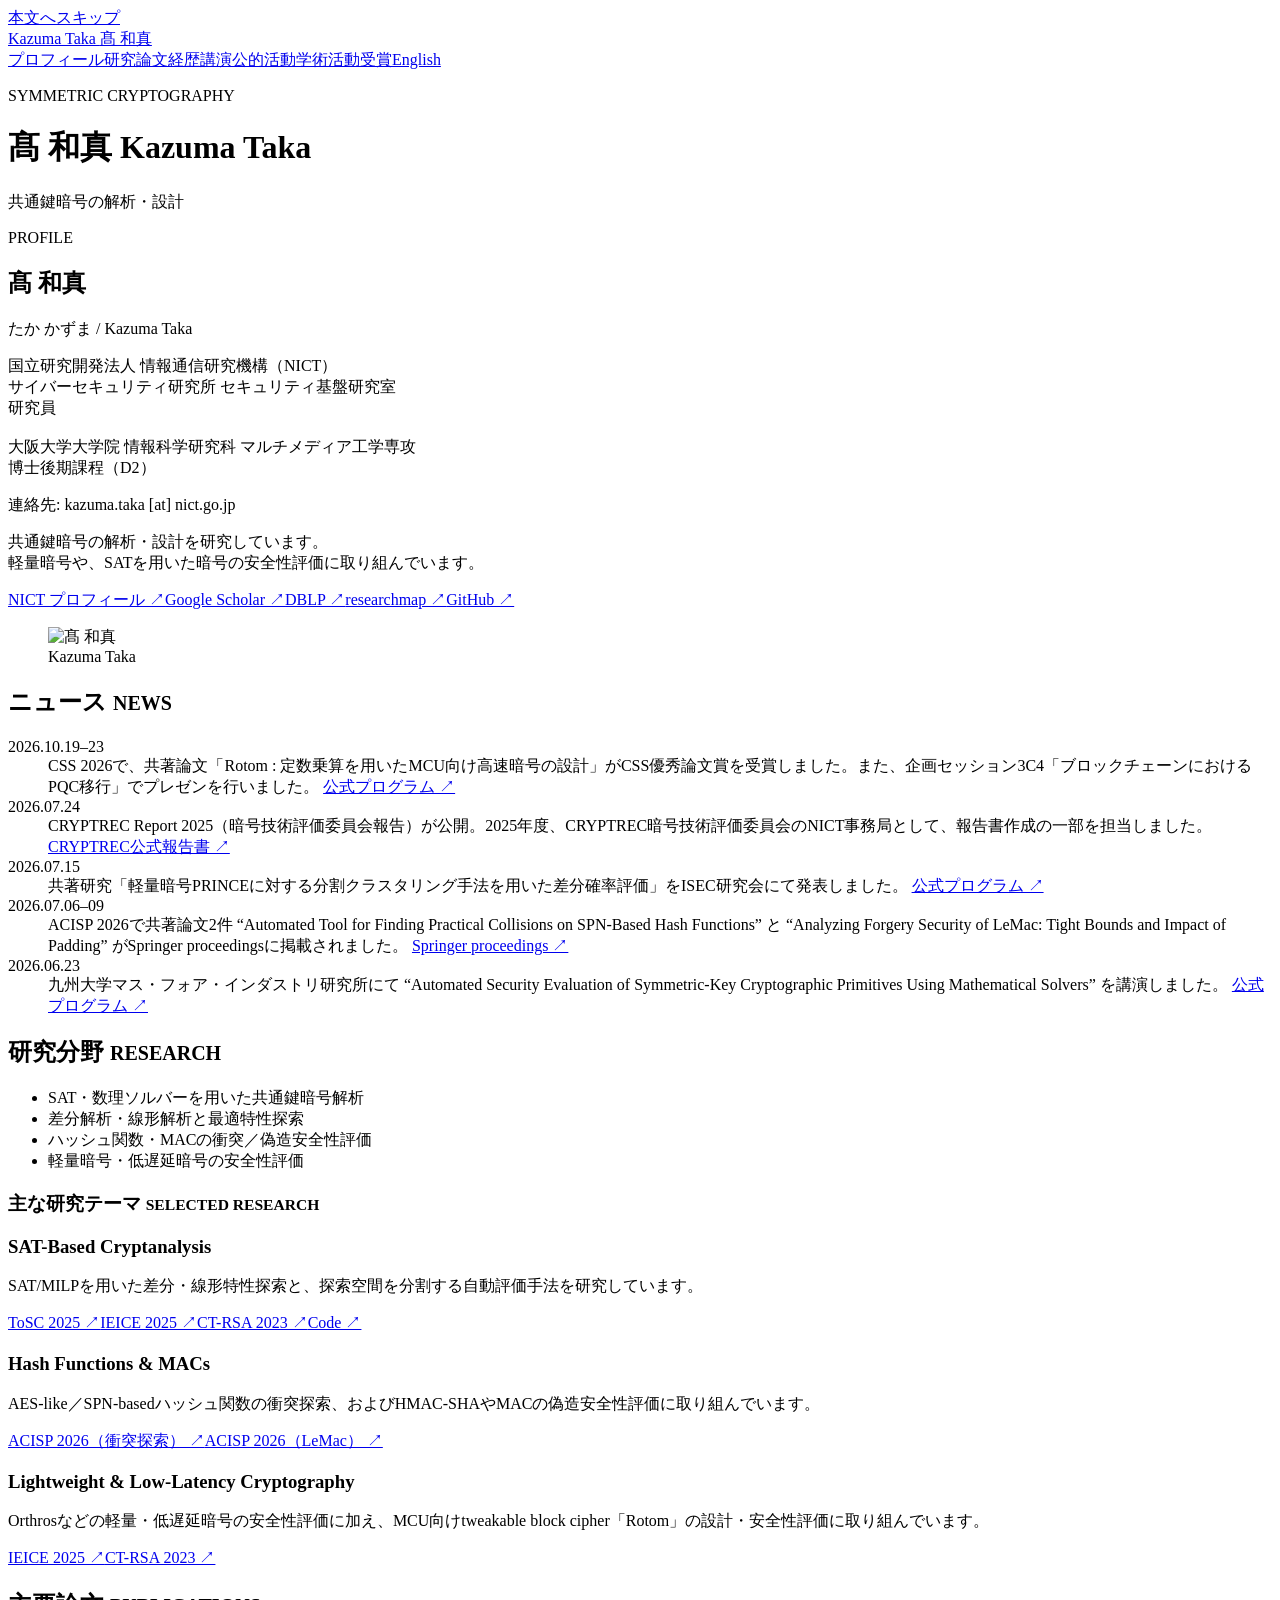
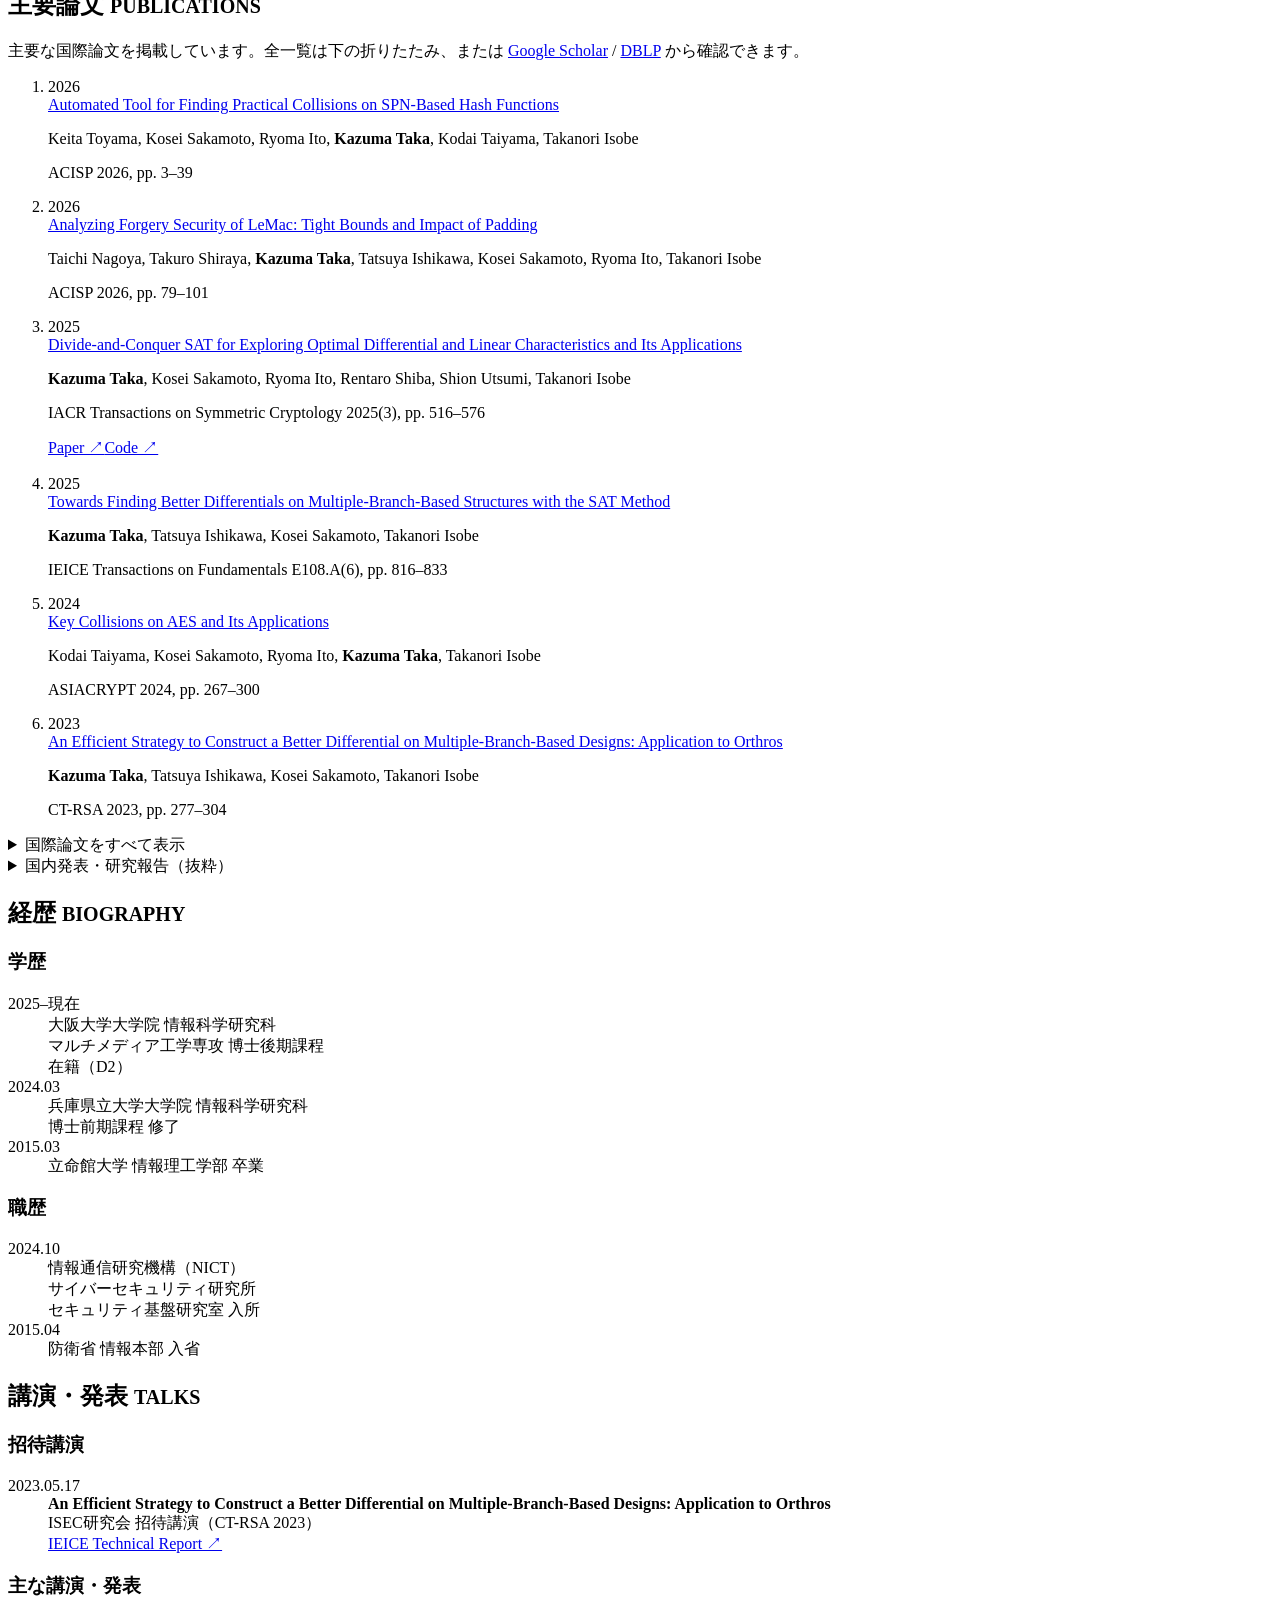
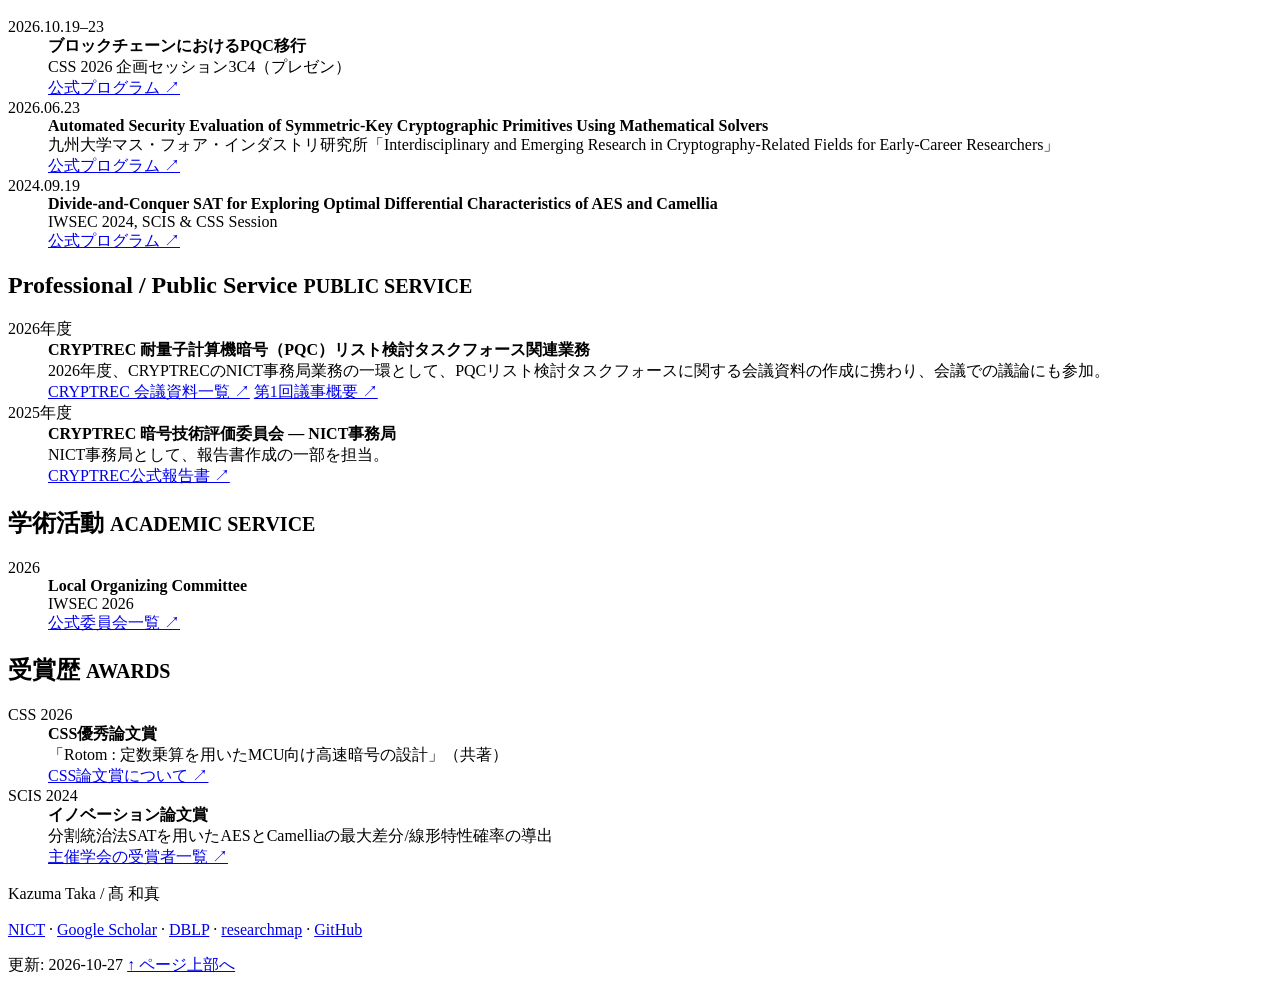
==== index.html @ caf40e61 "Initialize public site with current homepage" ====
<!doctype html>
<html lang="ja">
<head>
<meta charset="utf-8"><meta name="viewport" content="width=device-width,initial-scale=1">
<title>Kazuma Taka / 髙 和真 — Cryptography Researcher</title>
<meta name="description" content="髙和真（Kazuma Taka）の研究者個人ページ。共通鍵暗号の解析・設計、研究業績、経歴、受賞歴。">
<link rel="stylesheet" href="style.css">
</head>
<body id="top">
<a class="skip" href="#main">本文へスキップ</a>
<header class="site-header"><a class="brand" href="#top">Kazuma Taka <span>髙 和真</span></a><nav aria-label="メインナビゲーション"><a href="#about">プロフィール</a><a href="#research">研究</a><a href="#publications">論文</a><a href="#career">経歴</a><a href="#talks">講演</a><a href="#public-service">公的活動</a><a href="#service">学術活動</a><a href="#awards">受賞</a><a class="language" lang="en" href="en.html">English</a></nav></header>
<div class="hero"><div class="hero-inner"><p>SYMMETRIC CRYPTOGRAPHY</p><h1>髙 和真 <span>Kazuma Taka</span></h1><p class="hero-sub">共通鍵暗号の解析・設計</p></div><div class="forest" aria-hidden="true"></div></div>
<main id="main">
<section id="about" class="profile"><div><p class="eyebrow">PROFILE</p><h2>髙 和真</h2><p class="reading">たか かずま / Kazuma Taka</p><p class="affiliation">国立研究開発法人 情報通信研究機構（NICT）<br>サイバーセキュリティ研究所 セキュリティ基盤研究室<br>研究員<br><br>大阪大学大学院 情報科学研究科 マルチメディア工学専攻<br>博士後期課程（D2）</p><p>連絡先: kazuma.taka [at] nict.go.jp</p><p>共通鍵暗号の解析・設計を研究しています。<br>軽量暗号や、SATを用いた暗号の安全性評価に取り組んでいます。</p><div class="profile-links"><a href="https://sfl.nict.go.jp/people/kazuma-taka.html">NICT プロフィール ↗</a><a href="https://scholar.google.co.jp/citations?user=MWHsU3QAAAAJ&hl=ja">Google Scholar ↗</a><a href="https://dblp.org/pid/345/1046.html">DBLP ↗</a><a href="https://researchmap.jp/cspykazuma">researchmap ↗</a><a href="https://github.com/cpsykazuma">GitHub ↗</a></div></div><figure><img src="portrait.png" alt="髙 和真" width="210" height="260"><figcaption>Kazuma Taka</figcaption></figure></section>
<section id="news"><h2>ニュース <small>NEWS</small></h2><dl class="news">
<div><dt>2026.10.19–23</dt><dd>CSS 2026で、共著論文「Rotom : 定数乗算を用いたMCU向け高速暗号の設計」がCSS優秀論文賞を受賞しました。また、企画セッション3C4「ブロックチェーンにおけるPQC移行」でプレゼンを行いました。 <a class="source" href="https://www.iwsec.org/css/2026/program.html?20261015#3C4">公式プログラム ↗</a></dd></div>
<div><dt>2026.07.24</dt><dd>CRYPTREC Report 2025（暗号技術評価委員会報告）が公開。2025年度、CRYPTREC暗号技術評価委員会のNICT事務局として、報告書作成の一部を担当しました。 <a class="source" href="https://www.cryptrec.go.jp/report/cryptrec-rp-2000-2025.pdf">CRYPTREC公式報告書 ↗</a></dd></div>
<div><dt>2026.07.15</dt><dd>共著研究「軽量暗号PRINCEに対する分割クラスタリング手法を用いた差分確率評価」をISEC研究会にて発表しました。 <a class="source" href="https://ken.ieice.org/ken/program/index.php?lang=&layout=html2&mode=program&tgid=IEICE-EMM&tgs_regid=1e390a9cecb9eb5b2d56a8670215ebe6b99fa12a69b591ce52e65006ea9bf26a">公式プログラム ↗</a></dd></div>
<div><dt>2026.07.06–09</dt><dd>ACISP 2026で共著論文2件 “Automated Tool for Finding Practical Collisions on SPN-Based Hash Functions” と “Analyzing Forgery Security of LeMac: Tight Bounds and Impact of Padding” がSpringer proceedingsに掲載されました。 <a class="source" href="https://link.springer.com/book/10.1007/978-981-92-3012-9">Springer proceedings ↗</a></dd></div>
<div><dt>2026.06.23</dt><dd>九州大学マス・フォア・インダストリ研究所にて “Automated Security Evaluation of Symmetric-Key Cryptographic Primitives Using Mathematical Solvers” を講演しました。 <a class="source" href="https://joint.imi.kyushu-u.ac.jp/post-20858/">公式プログラム ↗</a></dd></div>
</dl></section>
<section id="research"><h2>研究分野 <small>RESEARCH</small></h2><ul class="research-list"><li>SAT・数理ソルバーを用いた共通鍵暗号解析</li><li>差分解析・線形解析と最適特性探索</li><li>ハッシュ関数・MACの衝突／偽造安全性評価</li><li>軽量暗号・低遅延暗号の安全性評価</li></ul><h3 class="subsection-title">主な研究テーマ <small>SELECTED RESEARCH</small></h3><div class="project-grid"><article class="project-card"><h3>SAT-Based Cryptanalysis</h3><p>SAT/MILPを用いた差分・線形特性探索と、探索空間を分割する自動評価手法を研究しています。</p><p class="project-links"><a href="https://doi.org/10.46586/tosc.v2025.i3.516-576">ToSC 2025 ↗</a><a href="https://doi.org/10.1587/transfun.2023EAP1159">IEICE 2025 ↗</a><a href="https://doi.org/10.1007/978-3-031-30872-7_11">CT-RSA 2023 ↗</a><a href="https://github.com/cpsykazuma/tosc2025_3">Code ↗</a></p></article><article class="project-card"><h3>Hash Functions &amp; MACs</h3><p>AES-like／SPN-basedハッシュ関数の衝突探索、およびHMAC-SHAやMACの偽造安全性評価に取り組んでいます。</p><p class="project-links"><a href="https://doi.org/10.1007/978-981-92-3012-9_1">ACISP 2026（衝突探索） ↗</a><a href="https://doi.org/10.1007/978-981-92-3012-9_4">ACISP 2026（LeMac） ↗</a></p></article><article class="project-card"><h3>Lightweight &amp; Low-Latency Cryptography</h3><p>Orthrosなどの軽量・低遅延暗号の安全性評価に加え、MCU向けtweakable block cipher「Rotom」の設計・安全性評価に取り組んでいます。</p><p class="project-links"><a href="https://doi.org/10.1587/transfun.2023EAP1159">IEICE 2025 ↗</a><a href="https://doi.org/10.1007/978-3-031-30872-7_11">CT-RSA 2023 ↗</a></p></article></div></section>
<section id="publications"><h2>主要論文 <small>PUBLICATIONS</small></h2><p class="section-intro">主要な国際論文を掲載しています。全一覧は下の折りたたみ、または <a href="https://scholar.google.co.jp/citations?user=MWHsU3QAAAAJ&amp;hl=ja">Google Scholar</a> / <a href="https://dblp.org/pid/345/1046.html">DBLP</a> から確認できます。</p><ol class="papers selected-papers"><li><span class="year">2026</span><div><a class="paper-title" href="https://doi.org/10.1007/978-981-92-3012-9_1">Automated Tool for Finding Practical Collisions on SPN-Based Hash Functions</a><p class="authors">Keita Toyama, Kosei Sakamoto, Ryoma Ito, <strong>Kazuma Taka</strong>, Kodai Taiyama, Takanori Isobe</p><p class="venue">ACISP 2026, pp. 3–39</p></div></li><li><span class="year">2026</span><div><a class="paper-title" href="https://doi.org/10.1007/978-981-92-3012-9_4">Analyzing Forgery Security of LeMac: Tight Bounds and Impact of Padding</a><p class="authors">Taichi Nagoya, Takuro Shiraya, <strong>Kazuma Taka</strong>, Tatsuya Ishikawa, Kosei Sakamoto, Ryoma Ito, Takanori Isobe</p><p class="venue">ACISP 2026, pp. 79–101</p></div></li><li><span class="year">2025</span><div><a class="paper-title" href="https://doi.org/10.46586/tosc.v2025.i3.516-576">Divide-and-Conquer SAT for Exploring Optimal Differential and Linear Characteristics and Its Applications</a><p class="authors"><strong>Kazuma Taka</strong>, Kosei Sakamoto, Ryoma Ito, Rentaro Shiba, Shion Utsumi, Takanori Isobe</p><p class="venue">IACR Transactions on Symmetric Cryptology 2025(3), pp. 516–576</p><p class="paper-links"><a href="https://doi.org/10.46586/tosc.v2025.i3.516-576">Paper ↗</a><a href="https://github.com/cpsykazuma/tosc2025_3">Code ↗</a></p></div></li><li><span class="year">2025</span><div><a class="paper-title" href="https://doi.org/10.1587/transfun.2023EAP1159">Towards Finding Better Differentials on Multiple-Branch-Based Structures with the SAT Method</a><p class="authors"><strong>Kazuma Taka</strong>, Tatsuya Ishikawa, Kosei Sakamoto, Takanori Isobe</p><p class="venue">IEICE Transactions on Fundamentals E108.A(6), pp. 816–833</p></div></li><li><span class="year">2024</span><div><a class="paper-title" href="https://doi.org/10.1007/978-981-96-0941-3_9">Key Collisions on AES and Its Applications</a><p class="authors">Kodai Taiyama, Kosei Sakamoto, Ryoma Ito, <strong>Kazuma Taka</strong>, Takanori Isobe</p><p class="venue">ASIACRYPT 2024, pp. 267–300</p></div></li><li><span class="year">2023</span><div><a class="paper-title" href="https://doi.org/10.1007/978-3-031-30872-7_11">An Efficient Strategy to Construct a Better Differential on Multiple-Branch-Based Designs: Application to Orthros</a><p class="authors"><strong>Kazuma Taka</strong>, Tatsuya Ishikawa, Kosei Sakamoto, Takanori Isobe</p><p class="venue">CT-RSA 2023, pp. 277–304</p></div></li></ol><details><summary>国際論文をすべて表示</summary><ol class="papers"><li><span class="year">2026</span><div><a class="paper-title" href="https://doi.org/10.1007/978-981-92-3012-9_1">Automated Tool for Finding Practical Collisions on SPN-Based Hash Functions</a><p class="authors">Keita Toyama, Kosei Sakamoto, Ryoma Ito, <strong>Kazuma Taka</strong>, Kodai Taiyama, Takanori Isobe</p><p class="venue">ACISP 2026, pp. 3–39</p></div></li><li><span class="year">2026</span><div><a class="paper-title" href="https://doi.org/10.1007/978-981-92-3012-9_4">Analyzing Forgery Security of LeMac: Tight Bounds and Impact of Padding</a><p class="authors">Taichi Nagoya, Takuro Shiraya, <strong>Kazuma Taka</strong>, Tatsuya Ishikawa, Kosei Sakamoto, Ryoma Ito, Takanori Isobe</p><p class="venue">ACISP 2026, pp. 79–101</p></div></li><li><span class="year">2025</span><div><a class="paper-title" href="https://doi.org/10.46586/tosc.v2025.i3.516-576">Divide-and-Conquer SAT for Exploring Optimal Differential and Linear Characteristics and Its Applications</a><p class="authors"><strong>Kazuma Taka</strong>, Kosei Sakamoto, Ryoma Ito, Rentaro Shiba, Shion Utsumi, Takanori Isobe</p><p class="venue">IACR Transactions on Symmetric Cryptology 2025(3), pp. 516–576</p><p class="paper-links"><a href="https://doi.org/10.46586/tosc.v2025.i3.516-576">Paper ↗</a><a href="https://github.com/cpsykazuma/tosc2025_3">Code ↗</a></p></div></li><li><span class="year">2025</span><div><a class="paper-title" href="https://doi.org/10.1007/978-981-96-9095-4_6">Strengthening Key Scheduling of AES-256 with Minimal Software Modifications</a><p class="authors">Shoma Kawakami, <strong>Kazuma Taka</strong>, Atsushi Tanaka, Tatsuya Ishikawa, Takanori Isobe</p><p class="venue">ACISP 2025, pp. 98–115</p></div></li><li><span class="year">2025</span><div><a class="paper-title" href="https://doi.org/10.1587/transfun.2023EAP1159">Towards Finding Better Differentials on Multiple-Branch-Based Structures with the SAT Method</a><p class="authors"><strong>Kazuma Taka</strong>, Tatsuya Ishikawa, Kosei Sakamoto, Takanori Isobe</p><p class="venue">IEICE Transactions on Fundamentals E108.A(6), pp. 816–833</p></div></li><li><span class="year">2024</span><div><a class="paper-title" href="https://doi.org/10.1007/978-981-96-0941-3_9">Key Collisions on AES and Its Applications</a><p class="authors">Kodai Taiyama, Kosei Sakamoto, Ryoma Ito, <strong>Kazuma Taka</strong>, Takanori Isobe</p><p class="venue">ASIACRYPT 2024, pp. 267–300</p></div></li><li><span class="year">2023</span><div><a class="paper-title" href="https://doi.org/10.1007/978-3-031-30872-7_11">An Efficient Strategy to Construct a Better Differential on Multiple-Branch-Based Designs: Application to Orthros</a><p class="authors"><strong>Kazuma Taka</strong>, Tatsuya Ishikawa, Kosei Sakamoto, Takanori Isobe</p><p class="venue">CT-RSA 2023, pp. 277–304</p></div></li></ol></details><details><summary>国内発表・研究報告（抜粋）</summary><ol class="papers"><li><span class="year">2026</span><div><a class="paper-title" href="https://www.crypt-sec.ist.osaka-u.ac.jp/ja/publication">低消費認証暗号AETHERの詳細な安全性評価と改良</a><p class="authors">髙橋颯、川上翔馬、石川達也、<strong>髙和真</strong>、阪本光星、伊藤竜馬、五十部孝典</p><p class="venue">ISEC研究会, 2026年3月</p></div></li><li><span class="year">2026</span><div><a class="paper-title" href="https://www.crypt-sec.ist.osaka-u.ac.jp/ja/publication">軽量ハッシュ関数 Lesamnta-LW の衝突攻撃に対する安全性評価</a><p class="authors"><strong>髙和真</strong>、伊藤竜馬、阪本光星、五十部孝典</p><p class="venue">SCIS 2026</p></div></li><li><span class="year">2025</span><div><a class="paper-title" href="https://www.crypt-sec.ist.osaka-u.ac.jp/ja/publication">LeMac-0/LeMacの偽造攻撃に対する安全性評価</a><p class="authors">名古屋太一、白矢琢朗、<strong>髙和真</strong>、石川達也、阪本光星、伊藤竜馬、五十部孝典</p><p class="venue">CSS 2025</p></div></li><li><span class="year">2025</span><div><a class="paper-title" href="https://www.crypt-sec.ist.osaka-u.ac.jp/ja/publication">関連鍵差分攻撃に耐性をもつAES-256の鍵スケジュールの設計</a><p class="authors">川上翔馬、田中篤、石川達也、<strong>髙和真</strong>、五十部孝典</p><p class="venue">SCIS 2025</p></div></li><li><span class="year">2024</span><div><a class="paper-title" href="https://www.crypt-sec.ist.osaka-u.ac.jp/ja/publication">分割統治法SATを用いたAESとCamelliaの最大差分/線形特性確率の導出</a><p class="authors"><strong>髙和真</strong>、阪本光星、伊藤竜馬、芝廉太朗、内海潮音、五十部孝典</p><p class="venue">SCIS 2024 · イノベーション論文賞</p></div></li><li><span class="year">2024</span><div><a class="paper-title" href="https://scholar.google.com/citations?view_op=view_citation&amp;user=MWHsU3QAAAAJ&amp;citation_for_view=MWHsU3QAAAAJ:UeHWp8X0CEIC">AES の Davies-Meyer ハッシュモードに対する衝突攻撃評価</a><p class="authors">泰山幸大、阪本光星、伊藤竜馬、<strong>髙和真</strong>、五十部孝典</p><p class="venue">研究報告コンピュータセキュリティ（CSEC）2024(23), pp. 1–8</p></div></li><li><span class="year">2023</span><div><a class="paper-title" href="https://scholar.google.com/citations?view_op=view_citation&amp;user=MWHsU3QAAAAJ&amp;citation_for_view=MWHsU3QAAAAJ:2osOgNQ5qMEC">複数線形層を用いた Midori 型低遅延ブロック暗号の設計</a><p class="authors">中田和磨、石川達也、<strong>高和真</strong>、阪本光星、五十部孝典</p><p class="venue">コンピュータセキュリティシンポジウム2023論文集, pp. 471–478</p></div></li><li><span class="year">2023</span><div><a class="paper-title" href="https://scholar.google.com/citations?view_op=view_citation&amp;user=MWHsU3QAAAAJ&amp;citation_for_view=MWHsU3QAAAAJ:u5HHmVD_uO8C">複数ブランチ構造に対する最大差分特性確率について</a><p class="authors"><strong>髙和真</strong>、阪本光星、五十部孝典</p><p class="venue">研究報告セキュリティ心理学とトラスト（SPT）2023(64), pp. 1–8</p></div></li><li><span class="year">2022</span><div><a class="paper-title" href="https://scholar.google.com/citations?view_op=view_citation&amp;user=MWHsU3QAAAAJ&amp;citation_for_view=MWHsU3QAAAAJ:d1gkVwhDpl0C">SAT ソルバーを用いた低遅延暗号 Orthros に対する差分攻撃評価</a><p class="authors"><strong>髙和真</strong>、石川達也、阪本光星、五十部孝典</p><p class="venue">コンピュータセキュリティシンポジウム2022論文集, pp. 472–479</p></div></li></ol></details></section>
<section id="career"><h2>経歴 <small>BIOGRAPHY</small></h2><div class="career-columns"><div><h3>学歴</h3><dl class="timeline"><div><dt>2025–現在</dt><dd>大阪大学大学院 情報科学研究科<br>マルチメディア工学専攻 博士後期課程<br>在籍（D2）</dd></div><div><dt>2024.03</dt><dd>兵庫県立大学大学院 情報科学研究科<br>博士前期課程 修了</dd></div><div><dt>2015.03</dt><dd>立命館大学 情報理工学部 卒業</dd></div></dl></div><div><h3>職歴</h3><dl class="timeline"><div><dt>2024.10</dt><dd>情報通信研究機構（NICT）<br>サイバーセキュリティ研究所<br>セキュリティ基盤研究室 入所</dd></div><div><dt>2015.04</dt><dd>防衛省 情報本部 入省</dd></div></dl></div></div></section>
<section id="talks"><h2>講演・発表 <small>TALKS</small></h2><h3>招待講演</h3><dl class="timeline"><div><dt>2023.05.17</dt><dd><strong>An Efficient Strategy to Construct a Better Differential on Multiple-Branch-Based Designs: Application to Orthros</strong><br>ISEC研究会 招待講演（CT-RSA 2023）<br><a class="source" href="https://ken.ieice.org/ken/index/ieice-techrep-123-26-e.html">IEICE Technical Report ↗</a></dd></div></dl><h3 class="subsection-title">主な講演・発表</h3><dl class="timeline"><div><dt>2026.10.19–23</dt><dd><strong>ブロックチェーンにおけるPQC移行</strong><br>CSS 2026 企画セッション3C4（プレゼン）<br><a class="source" href="https://www.iwsec.org/css/2026/program.html?20261015#3C4">公式プログラム ↗</a></dd></div><div><dt>2026.06.23</dt><dd><strong>Automated Security Evaluation of Symmetric-Key Cryptographic Primitives Using Mathematical Solvers</strong><br>九州大学マス・フォア・インダストリ研究所「Interdisciplinary and Emerging Research in Cryptography-Related Fields for Early-Career Researchers」<br><a class="source" href="https://joint.imi.kyushu-u.ac.jp/post-20858/">公式プログラム ↗</a></dd></div><div><dt>2024.09.19</dt><dd><strong>Divide-and-Conquer SAT for Exploring Optimal Differential Characteristics of AES and Camellia</strong><br>IWSEC 2024, SCIS &amp; CSS Session<br><a class="source" href="https://www.iwsec.org/2024/program.html">公式プログラム ↗</a></dd></div></dl></section>
<section id="public-service"><h2>Professional / Public Service <small>PUBLIC SERVICE</small></h2><dl class="timeline">
<div><dt>2026年度</dt><dd><strong>CRYPTREC 耐量子計算機暗号（PQC）リスト検討タスクフォース関連業務</strong><br>2026年度、CRYPTRECのNICT事務局業務の一環として、PQCリスト検討タスクフォースに関する会議資料の作成に携わり、会議での議論にも参加。<br><a class="source" href="https://www.cryptrec.go.jp/board_wg_materials.html">CRYPTREC 会議資料一覧 ↗</a> <a class="source" href="https://www.cryptrec.go.jp/report/cryptrec-mt-1510-2026.pdf">第1回議事概要 ↗</a></dd></div>
<div><dt>2025年度</dt><dd><strong>CRYPTREC 暗号技術評価委員会 — NICT事務局</strong><br>NICT事務局として、報告書作成の一部を担当。<br><a class="source" href="https://www.cryptrec.go.jp/report/cryptrec-rp-2000-2025.pdf">CRYPTREC公式報告書 ↗</a></dd></div>
</dl></section>
<section id="service"><h2>学術活動 <small>ACADEMIC SERVICE</small></h2><dl class="timeline">
<div><dt>2026</dt><dd><strong>Local Organizing Committee</strong><br>IWSEC 2026<br><a class="source" href="https://www.iwsec.org/2026/committees.html">公式委員会一覧 ↗</a></dd></div>
</dl></section>
<section id="awards"><h2>受賞歴 <small>AWARDS</small></h2><dl class="timeline">
<div><dt>CSS 2026</dt><dd><strong>CSS優秀論文賞</strong><br>「Rotom : 定数乗算を用いたMCU向け高速暗号の設計」（共著）<br><a class="source" href="https://www.iwsec.org/css/2026/award.html">CSS論文賞について ↗</a></dd></div>
<div><dt>SCIS 2024</dt><dd><strong>イノベーション論文賞</strong><br>分割統治法SATを用いたAESとCamelliaの最大差分/線形特性確率の導出<br><a class="source" href="https://www.ieice.org/ess/isec/award-SCIS.html">主催学会の受賞者一覧 ↗</a></dd></div>
</dl></section>
<footer><p>Kazuma Taka / 髙 和真</p><p><a href="https://sfl.nict.go.jp/people/kazuma-taka.html">NICT</a> · <a href="https://scholar.google.co.jp/citations?user=MWHsU3QAAAAJ&hl=ja">Google Scholar</a> · <a href="https://dblp.org/pid/345/1046.html">DBLP</a> · <a href="https://researchmap.jp/cspykazuma">researchmap</a> · <a href="https://github.com/cpsykazuma">GitHub</a></p><p class="updated">更新: 2026-10-27 <a href="#top">↑ ページ上部へ</a></p></footer>
</main></body></html>
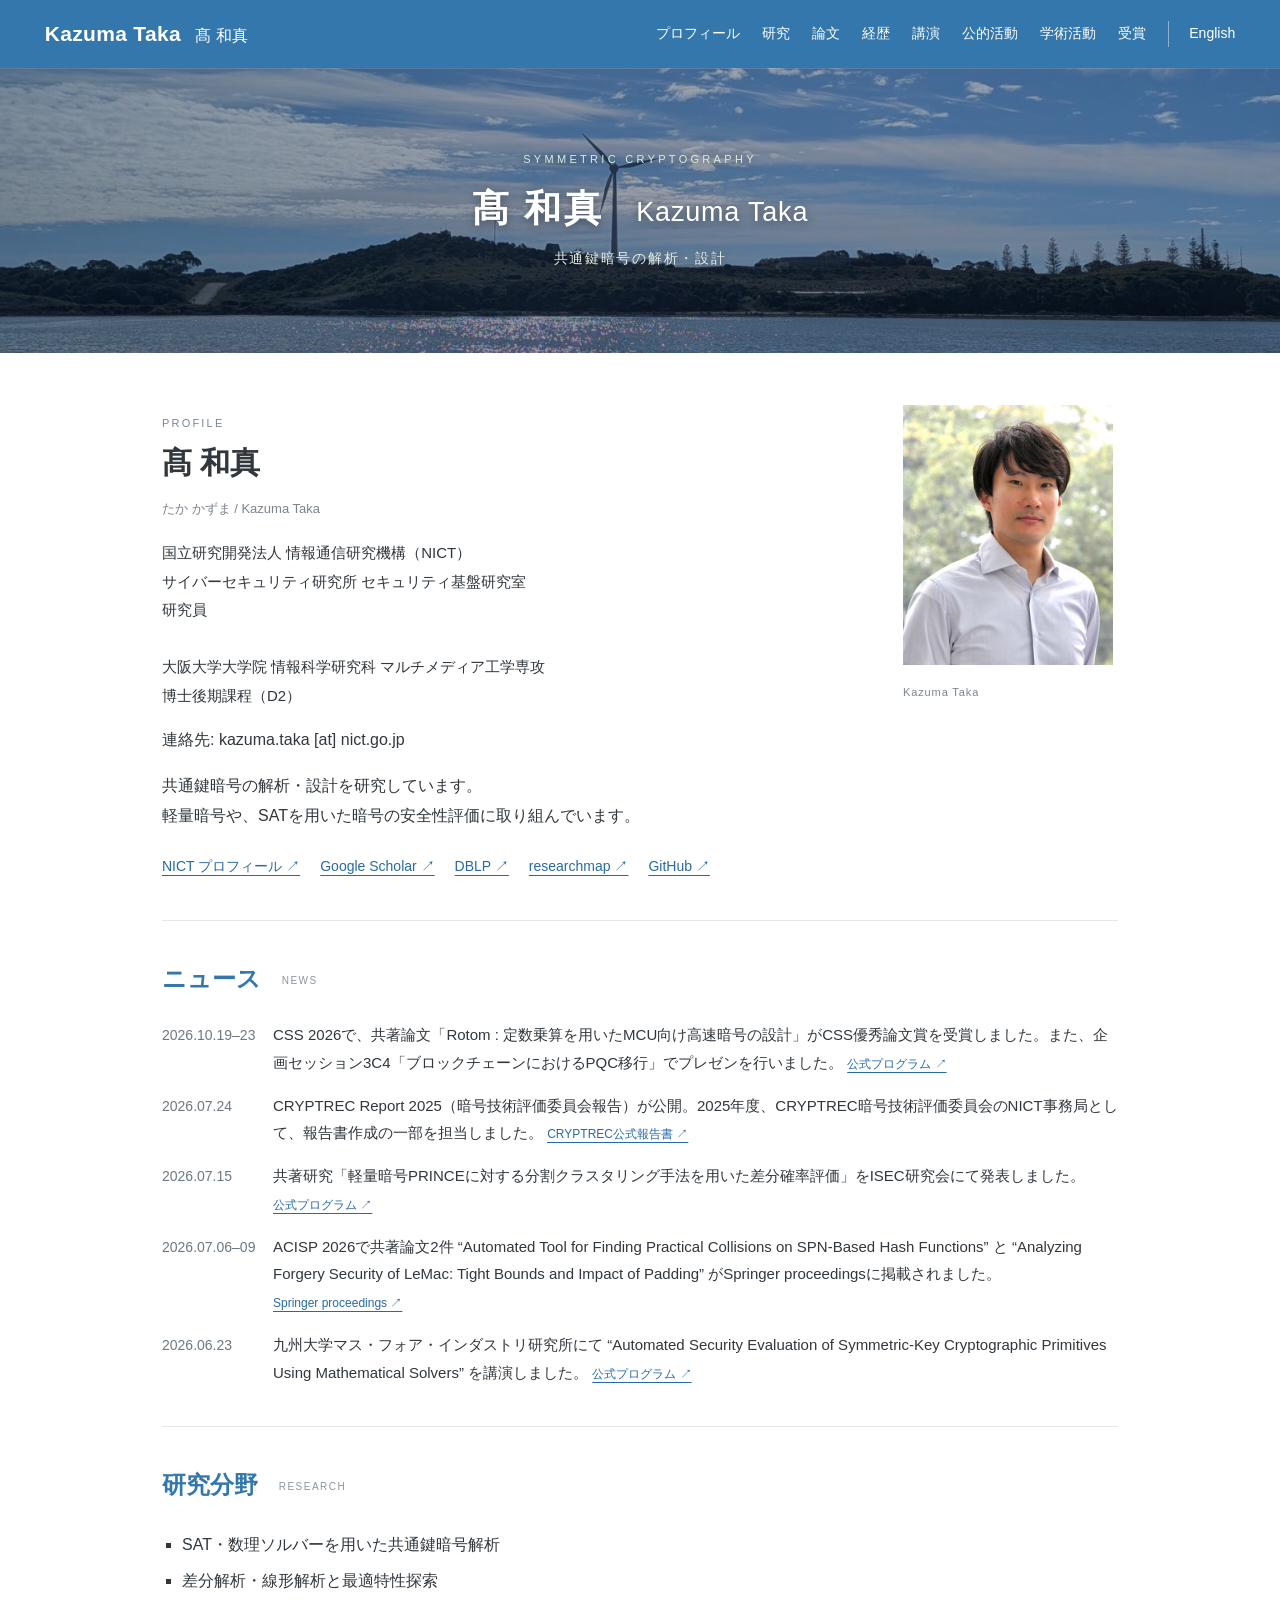
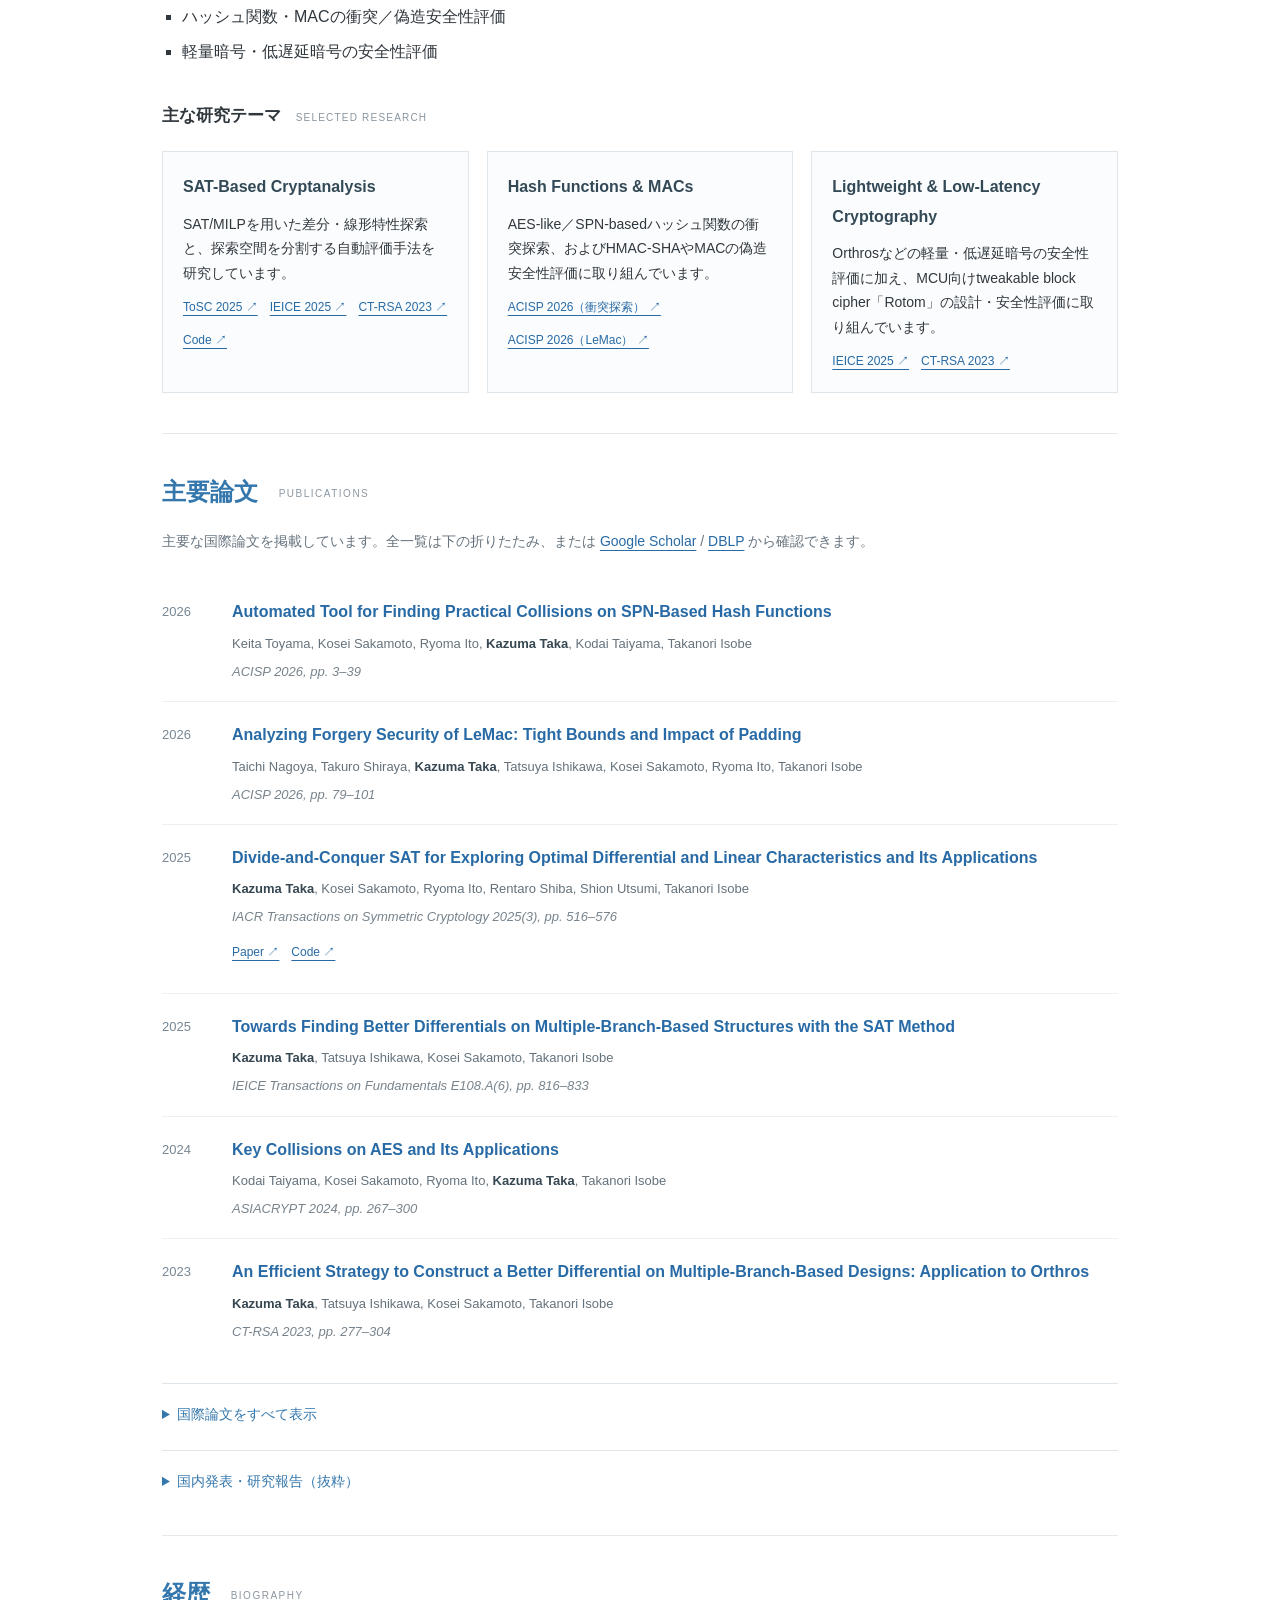
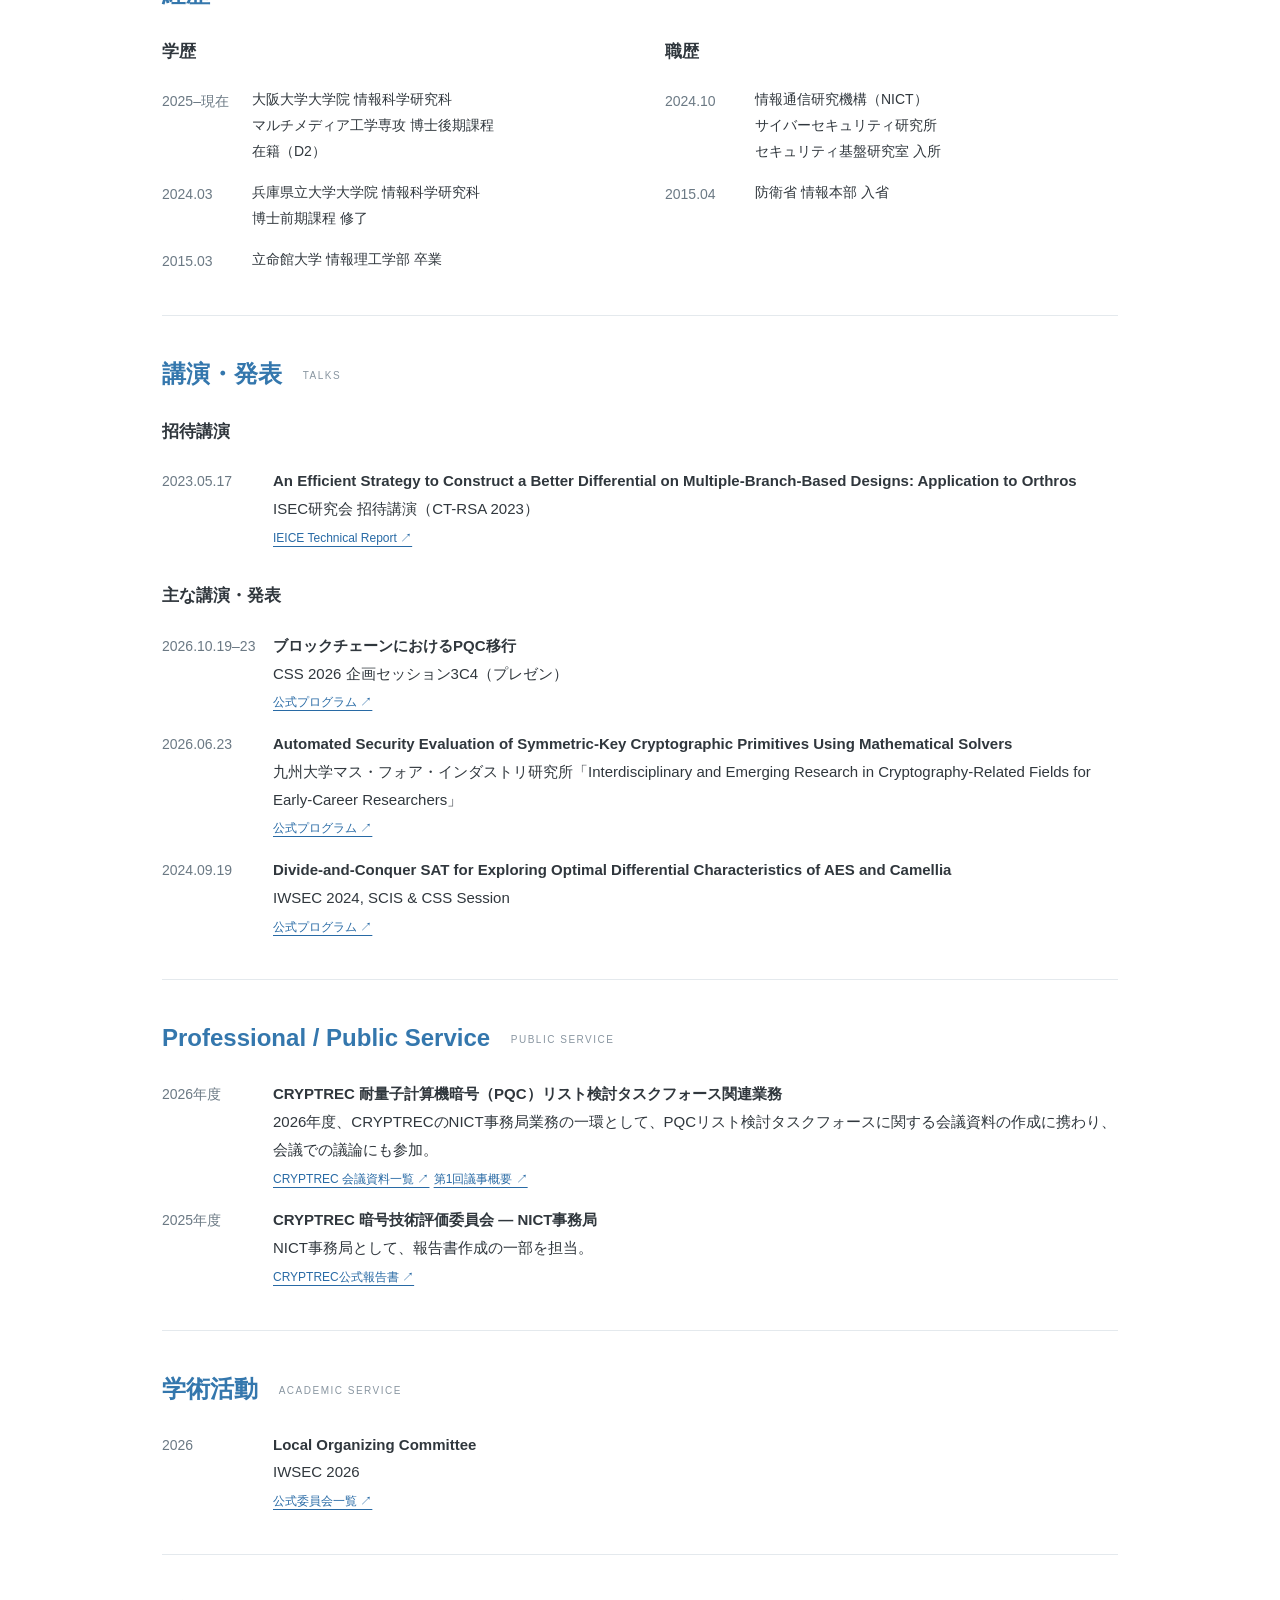
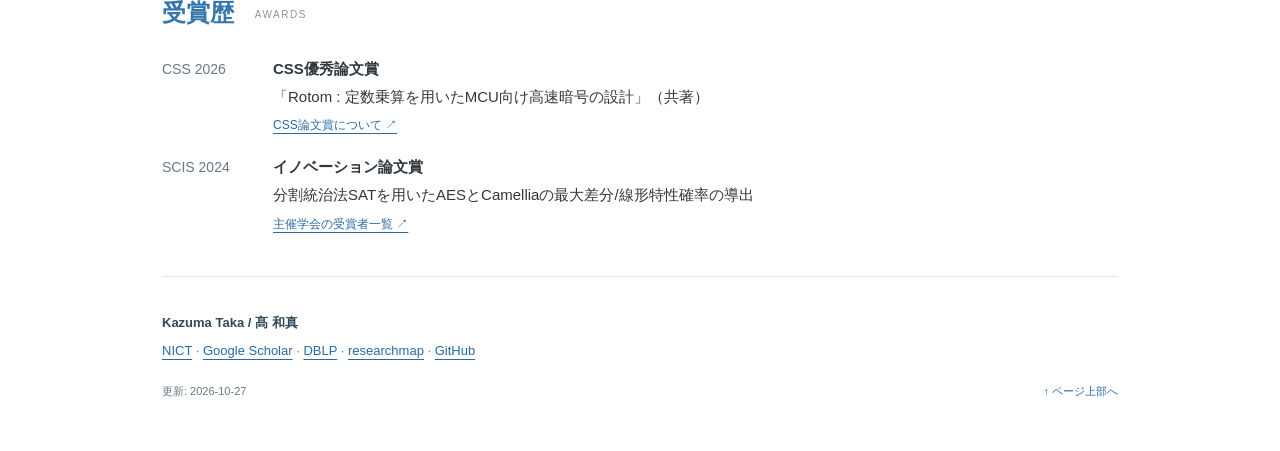
==== commit c60002a6: "Add Cloudflare Web Analytics tracking snippet" ====
--- a/index.html
+++ b/index.html
@@ -35,4 +35,8 @@
 <div><dt>SCIS 2024</dt><dd><strong>イノベーション論文賞</strong><br>分割統治法SATを用いたAESとCamelliaの最大差分/線形特性確率の導出<br><a class="source" href="https://www.ieice.org/ess/isec/award-SCIS.html">主催学会の受賞者一覧 ↗</a></dd></div>
 </dl></section>
 <footer><p>Kazuma Taka / 髙 和真</p><p><a href="https://sfl.nict.go.jp/people/kazuma-taka.html">NICT</a> · <a href="https://scholar.google.co.jp/citations?user=MWHsU3QAAAAJ&hl=ja">Google Scholar</a> · <a href="https://dblp.org/pid/345/1046.html">DBLP</a> · <a href="https://researchmap.jp/cspykazuma">researchmap</a> · <a href="https://github.com/cpsykazuma">GitHub</a></p><p class="updated">更新: 2026-10-27 <a href="#top">↑ ページ上部へ</a></p></footer>
-</main></body></html>
+</main>
+<!-- Cloudflare Web Analytics -->
+<script type='module' src='https://static.cloudflareinsights.com/beacon.min.js' data-cf-beacon='{"token": "235245b1066c437e8c8703297f051ec8"}'></script>
+<!-- End Cloudflare Web Analytics -->
+</body></html>
--- a/style.css
+++ b/style.css
@@ -0,0 +1,4 @@
+*{box-sizing:border-box}html{scroll-behavior:smooth;scroll-padding-top:100px}body{margin:0;color:#30373d;background:#fff;font:16px/1.85 -apple-system,BlinkMacSystemFont,"Segoe UI","Noto Sans JP","Hiragino Kaku Gothic ProN",Meiryo,sans-serif}a{color:#286aa5;text-underline-offset:4px}a:hover{color:#17466f}a:focus-visible,summary:focus-visible{outline:3px solid #d08b2b;outline-offset:5px}.skip{position:fixed;top:-80px;left:20px;z-index:5;background:white;padding:10px}.skip:focus{top:8px}.site-header{position:sticky;top:0;z-index:3;min-height:68px;background:#3477ad;display:flex;align-items:center;justify-content:space-between;gap:20px;padding:12px 3.5%;box-shadow:0 1px 0 #ffffff22}.brand{font-size:21px;font-weight:650;white-space:nowrap;letter-spacing:.015em}.brand span{font-size:16px;font-weight:400;margin-left:8px}.site-header a{color:white;text-decoration:none}nav{display:flex;flex-wrap:wrap;gap:22px;font-size:14px}nav a:hover{box-shadow:0 2px 0 #fff}nav .language{border-left:1px solid #ffffff70;padding-left:20px}.hero{height:285px;position:relative;overflow:hidden;display:grid;place-items:center;text-align:center;color:white;background:linear-gradient(rgba(10,31,48,.34),rgba(10,31,48,.34)),url("hero-bg.jpg?v=2") center 62%/cover no-repeat}.hero:before{content:"";position:absolute;inset:0;background:linear-gradient(90deg,rgba(5,22,35,.16),rgba(5,22,35,.02))}.forest{display:none}.hero-inner{position:relative;z-index:1;padding:24px;text-shadow:0 2px 10px rgba(0,0,0,.35)}.hero-inner>p:first-child{font-size:11px;letter-spacing:.3em;margin:0 0 12px;color:#deebd7}h1{font-size:37px;line-height:1.5;letter-spacing:.07em;margin:0}h1 span{font-size:27px;font-weight:400;letter-spacing:.03em;margin-left:20px}.hero-sub{margin:10px 0 0;letter-spacing:.12em;font-size:14px;color:#e5ede6}main{max-width:1020px;padding:0 32px;margin:auto}section{padding:40px 0;border-bottom:1px solid #e4e9ed;scroll-margin-top:12px}.profile{display:grid;grid-template-columns:1fr 215px;gap:65px;align-items:start;padding-top:48px}.eyebrow{font-size:11px;color:#778796;letter-spacing:.2em;margin:0 0 7px}.profile h2{color:#30373d;font-size:30px;margin:0}.reading{color:#7a848d;font-size:13px;margin:0 0 18px}.affiliation{font-size:15px;line-height:1.9}.profile p{margin-top:12px}.profile-links{display:flex;gap:20px;flex-wrap:wrap;font-size:14px;margin-top:24px}figure{margin:4px 0 0}figure img{width:210px;height:260px;object-fit:cover;object-position:50% 25%;background:#edf1f3}figcaption{font-size:11px;letter-spacing:.08em;color:#7d878e;margin-top:7px}h2{font-size:24px;line-height:1.5;color:#3477ad;margin:0 0 24px;font-weight:650}h2 small{font-size:10px;letter-spacing:.15em;color:#8996a1;font-weight:500;margin-left:14px;vertical-align:middle}h3{font-size:17px;margin:0 0 20px}dl{margin:0}.news>div,.timeline>div{display:grid;grid-template-columns:95px 1fr;gap:16px;margin:0 0 15px}.news>div:last-child,.timeline>div:last-child{margin-bottom:0}dt{font-variant-numeric:tabular-nums;color:#6b7984;font-size:14px;padding-top:2px}dd{margin:0;font-size:15px}.source{font-size:12px;white-space:nowrap}.research-list{list-style-type:square;margin:0;padding-left:20px}.research-list li{padding:3px 0}.section-intro{font-size:14px;margin:-5px 0 24px;color:#66737e}.papers{list-style:none;padding:0;margin:0}.papers li{display:grid;grid-template-columns:50px 1fr;gap:20px;padding:22px 0;border-bottom:1px solid #edf0f2}.papers li:last-child{border-bottom:0}.year{font-size:13px;color:#778795;padding-top:3px}.paper-title{font-weight:600;font-size:16px;line-height:1.65;text-decoration:none;display:inline-block}.paper-title:hover{text-decoration:underline}.authors,.venue{font-size:13px;line-height:1.7;margin:6px 0 0;color:#65727c}.authors strong{color:#364752;font-weight:600}.venue{font-style:italic;color:#77838c}.accepted{border-left:3px solid #3477ad;padding:16px 22px;background:#f4f8fb;margin-bottom:5px}.badge{display:block;font-size:10px;letter-spacing:.1em;color:#3477ad;margin-bottom:8px;font-weight:700}details{margin-top:22px;border-top:1px solid #dfe6eb;padding-top:18px}summary{cursor:pointer;color:#3477ad;font-size:14px}.career-columns{display:grid;grid-template-columns:1fr 1fr;gap:50px}.career-columns .timeline>div{grid-template-columns:78px 1fr;gap:12px}.career-columns dd{font-size:14px}footer{padding:30px 0 45px;font-size:13px;color:#697984}footer p{margin:4px 0}footer>p:first-child{font-weight:600;color:#334956}.updated{margin-top:18px;font-size:11px}.updated a{float:right;text-decoration:none}.subsection-title{margin-top:30px}.subsection-title small{font-size:10px;letter-spacing:.12em;color:#8996a1;font-weight:500;margin-left:10px}.project-grid{display:grid;grid-template-columns:repeat(3,1fr);gap:18px;margin-top:18px}.project-card{border:1px solid #dfe6eb;background:#fafcfd;padding:20px}.project-card h3{color:#334956;margin:0 0 10px;font-size:16px}.project-card p{font-size:14px;line-height:1.75;margin:0}.project-links,.paper-links{display:flex;gap:12px;flex-wrap:wrap;margin-top:12px!important;font-size:12px!important}.selected-papers{margin-bottom:8px}.selected-papers li{padding-top:18px;padding-bottom:18px}@media(max-width:760px){html{scroll-padding-top:112px}.site-header{padding:10px 16px 8px;display:block}.brand{display:block;font-size:18px;line-height:1.3}.brand span{font-size:14px;margin-left:6px}nav{margin-top:9px;display:flex;flex-wrap:nowrap;gap:16px;overflow-x:auto;overscroll-behavior-x:contain;scrollbar-width:none;padding:0 0 4px}nav::-webkit-scrollbar{display:none}nav a{flex:0 0 auto;white-space:nowrap}nav .language{margin-left:auto;border-left:1px solid #ffffff70;padding-left:16px}.hero{height:210px;background-position:center 56%}.hero-inner{padding:18px 16px}h1{font-size:30px;white-space:nowrap;line-height:1.35}h1 span{display:block;font-size:20px;margin:4px 0 0;white-space:nowrap}.hero-sub{font-size:12px;margin-top:8px}main{padding:0 18px}section{padding:30px 0}.profile{grid-template-columns:1fr 110px;gap:22px;padding-top:32px}.profile h2{white-space:nowrap}.profile-links{gap:8px}.profile-links a{border:1px solid #d8e2ea;border-radius:999px;padding:6px 10px;background:#f8fafb;text-decoration:none}.project-grid{grid-template-columns:1fr}.project-card{padding:16px}.papers li{grid-template-columns:44px minmax(0,1fr);gap:12px}.paper-title{overflow-wrap:anywhere}}
+@media(max-width:600px){html{scroll-padding-top:108px}.site-header nav a[href="#talks"],.site-header nav a[href="#service"],.site-header nav a[href="#awards"]{display:none}.profile{grid-template-columns:1fr}.profile figure{grid-row:1;display:flex;align-items:end;gap:12px;margin:0 0 2px}.profile figure img{width:104px;height:128px}.profile figure figcaption{margin-bottom:1px}.profile .affiliation{font-size:13px;line-height:1.75}.profile p{font-size:14px}.news>div,.timeline>div,.career-columns .timeline>div{grid-template-columns:1fr;gap:2px;margin-bottom:18px}dt{font-size:12px;color:#3477ad;font-weight:600}dd{font-size:14px}.papers li{grid-template-columns:1fr;gap:2px;padding:18px 0}.year{font-size:12px;color:#3477ad;font-weight:650;padding:0}.paper-title{font-size:15px;line-height:1.55}.authors,.venue{font-size:12px;line-height:1.6}.project-card{padding:15px 16px}.project-card h3{margin-bottom:7px}.source{white-space:normal}.updated a{float:none;display:block;margin-top:6px}}
+@media(max-width:420px){.site-header{padding-left:14px;padding-right:14px}.brand{font-size:17px}.brand span{font-size:13px}nav{gap:14px;font-size:12px}.hero{height:196px;background-position:center 56%}.hero-inner>p:first-child{font-size:8.5px;letter-spacing:.25em}h1{font-size:28px}h1 span{font-size:19px}main{padding:0 16px}h2{font-size:21px}.profile{padding-top:28px}.profile-links a{font-size:11.5px;padding:5px 9px}}
+@media(prefers-reduced-motion:reduce){html{scroll-behavior:auto}}@media print{.site-header,.hero,.skip,details{display:none}main{max-width:none;padding:0}section{break-inside:avoid}a{color:inherit}footer{padding:20px 0}.profile{padding-top:0}}
